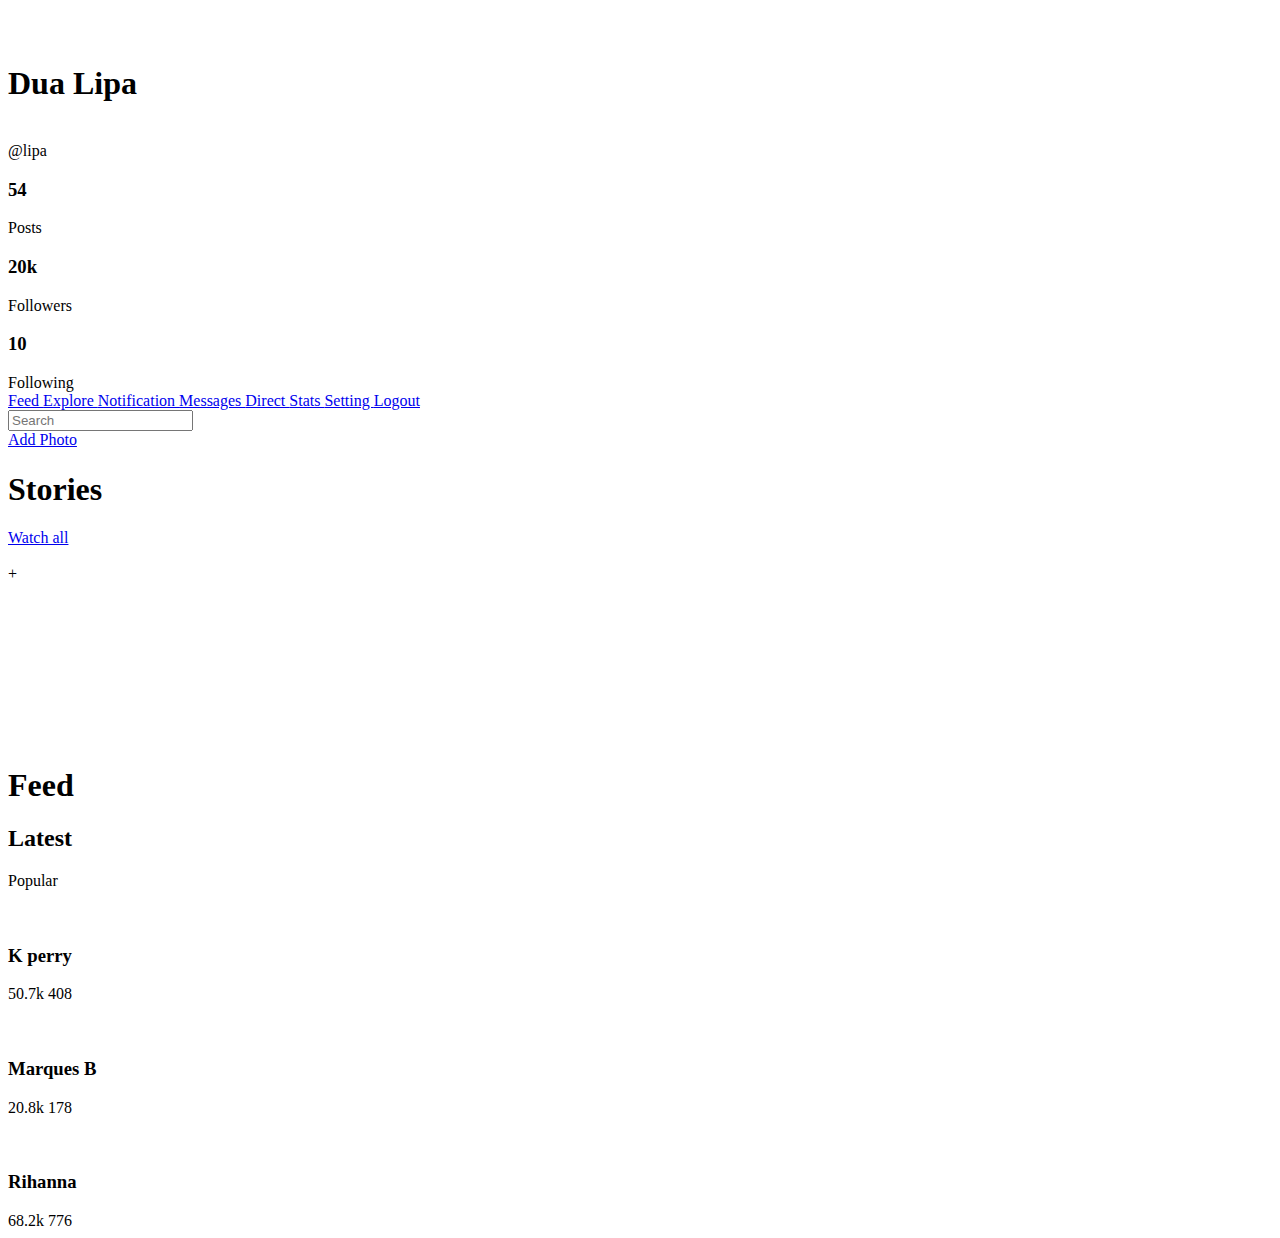
==== index.html @ b9f6c634 "Update and rename index.html.html to index.html" ====
<!DOCTYPE html>
<html lang="en">
<head>
    <meta charset="UTF-8">
    <meta http-equiv="X-UA-Compatible" content="IE=edge">
    <meta name="viewport" content="width=device-width, initial-scale=1.0">
    <title>Instagram Redesign Desktop</title>
    <!--link to CSS-->
    <link rel="stylesheet" href="styles.css">
    <!--Remix icons-->
    <link href="https://cdn.jsdelivr.net/npm/remixicon@2.5.0/fonts/remixicon.css" rel="stylesheet">

</head>
<body>
    <!--Sidebar-->
    <div class="sidebar">
        <a href="#" class="logo">
            <img src="img/logo.png" alt="">
        </a>
        <!--Profile image-->
        <div class="profile">
            <div class="profile-img">
                <img src="img/profile.jpg" alt="">
            </div>
            <div class="name">
                <h1>Dua Lipa</h1>
                <img src="img/verify.png" alt="">
            </div>
            <span>@lipa</span>
        </div>
        <!--About-->
        <div class="about">
            <!--Box 1-->
            <div class="box">
                <h3>54</h3>
                <span>Posts</span>
            </div>
            <!--Box 2-->
            <div class="box">
                <h3>20k</h3>
                <span>Followers</span>
            </div>
            <!--Box 3-->
            <div class="box">
                <h3>10</h3>
                <span>Following</span>
            </div>
        </div>
        <!--menu-->
        <div class="menu">
            <a href="#" class="active">
                <span class="icon">
                    <i class="ri-function-line"></i>
                </span>
                Feed
            </a>
            <a href="#">
                <span class="icon">
                    <i class="ri-search-line"></i>
                </span>
                Explore
            </a>
            <a href="#">
                <span class="icon">
                    <i class="ri-notification-4-line"></i>
                </span>
                Notification
            </a>
            <a href="#">
                <span class="icon">
                    <i class="ri-mail-unread-fill"></i>
                </span>
                Messages
            </a>
            <a href="#">
                <span class="icon">
                    <i class="ri-send-plane-fill"></i>
                </span>
                Direct
            </a>
            <a href="#">
                <span class="icon">
                    <i class="ri-bar-chart-2-fill"></i>
                </span>
                Stats
            </a>
            <a href="#">
                <span class="icon">
                    <i class="ri-settings-5-line"></i>
                </span>
                Setting
            </a>
            <a href="#">
                <span class="icon">
                    <i class="ri-logout-box-r-line"></i>
                </span>
                Logout
            </a>
        </div>
    </div>
    <!--Main Home-->
    <div class="main-home">
        <!--header-->
        <div class="header">
            <!--Search-->
            <div class="search">
                <i class="ri-search-line"></i>
                <input type="text" placeholder="Search">
            </div>
            <!--Content-->
            <div class="header-content">
                <i class="ri-notification-4-fill"></i>
                <i class="ri-mail-unread-fill"></i>
                <!--Button-->
                <a href="#" class="btn">
                    <i class="ri-add-circle-fill"></i>
                    <div class="btn-text">Add Photo</div>
                </a>
            </div>
        </div>
        <!--Stories-->
        <div class="stories-title">
            <h1>Stories</h1>
            <a href="#" class="btn">
                <i class="ri-play-circle-line"></i>
                <div class="text">Watch all</div>
            </a>
        </div>
        <!--Stories Content-->
        <div class="stories">
            <!--stories 1-->
            <div class="stories-img color">
                <img src="img/profile.jpg" alt="">
                <div class="add">+</div>
            </div>
            <!--stories 2-->
            <div class="stories-img ">
                <img src="img/profile2.jpg" alt="">
            </div>
            <!--stories 3-->
            <div class="stories-img ">
                <img src="img/profile3.jpg" alt="">
            </div>
            <!--stories 4-->
            <div class="stories-img ">
                <img src="img/profile4.jpg" alt="">
            </div>
            <!--stories 5-->
            <div class="stories-img ">
                <img src="img/profile5.jpg" alt="">
            </div>
            <!--stories 6-->
            <div class="stories-img ">
                <img src="img/profile6.jpg" alt="">
            </div>
            <!--stories 7-->
            <div class="stories-img ">
                <img src="img/profile7.jpg" alt="">
            </div>
           <!--stories 8-->
            <div class="stories-img ">
                <img src="img/profile8.jpg" alt="">
            </div>
            <!--stories 9-->
            <div class="stories-img ">
                <img src="img/profile9.jpg" alt="">
            </div>
            <!--stories 10-->
            <div class="stories-img ">
                <img src="img/profile10.jpg" alt="">
            </div>
        </div>
        <!--Main Posts-->
        <div class="feed">
            <h1>Feed</h1>
            <div class="feed-text">
                <h2>Latest</h2>
                <span>Popular</span>
            </div>
        </div>
        <!--Posts-->
        <div class="main-posts">
            <!--Box 1-->
            <div class="post-box">
                <img src="img/post1.jpg" alt="">

                <div class="post-info">
                    <div class="post-profile">
                        <div class="post-img">
                            <img src="img/profile10.jpg" alt="">
                        </div>
                        <h3>K perry</h3>
                    </div>
                    <div class="likes">
                        <i class="ri-heart-line"></i>
                        <span>50.7k</span>
                        <i class="ri-chat-3-line"></i>
                        <span>408</span>
                    </div>
                </div>
            </div>

  <!--Box 2-->
  <div class="post-box">
    <img src="img/post2.jpg" alt="">

    <div class="post-info">
        <div class="post-profile">
            <div class="post-img">
                <img src="img/profile9.jpg" alt="">
            </div>
            <h3>Marques B</h3>
        </div>
        <div class="likes">
            <i class="ri-heart-line"></i>
            <span>20.8k</span>
            <i class="ri-chat-3-line"></i>
            <span>178</span>
        </div>
    </div>
</div>
  <!--Box 3-->
  <div class="post-box">
    <img src="img/post3.jpg" alt="">

    <div class="post-info">
        <div class="post-profile">
            <div class="post-img">
                <img src="img/profile5.jpg" alt="">
            </div>
            <h3>Rihanna</h3>
        </div>
        <div class="likes">
            <i class="ri-heart-line"></i>
            <span>68.2k</span>
            <i class="ri-chat-3-line"></i>
            <span>776</span>
        </div>
    </div>
</div>
        </div>

    </div>
</body>
</html>
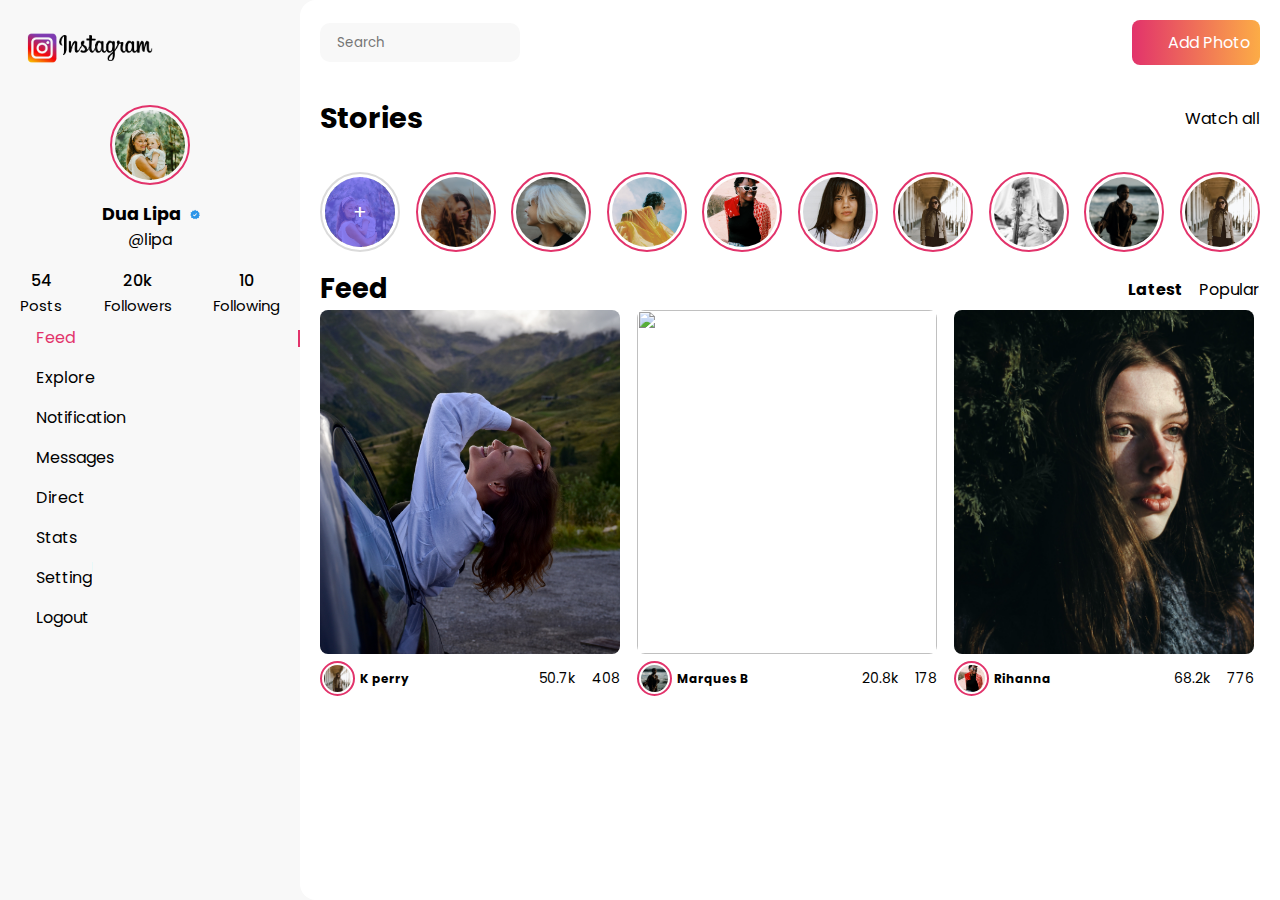
==== commit 9ae8b2d3: "first commit" ====
--- a/index.html
+++ b/index.html
@@ -1,245 +1,245 @@
-<!DOCTYPE html>
-<html lang="en">
-<head>
-    <meta charset="UTF-8">
-    <meta http-equiv="X-UA-Compatible" content="IE=edge">
-    <meta name="viewport" content="width=device-width, initial-scale=1.0">
-    <title>Instagram Redesign Desktop</title>
-    <!--link to CSS-->
-    <link rel="stylesheet" href="styles.css">
-    <!--Remix icons-->
-    <link href="https://cdn.jsdelivr.net/npm/remixicon@2.5.0/fonts/remixicon.css" rel="stylesheet">
-
-</head>
-<body>
-    <!--Sidebar-->
-    <div class="sidebar">
-        <a href="#" class="logo">
-            <img src="img/logo.png" alt="">
-        </a>
-        <!--Profile image-->
-        <div class="profile">
-            <div class="profile-img">
-                <img src="img/profile.jpg" alt="">
-            </div>
-            <div class="name">
-                <h1>Dua Lipa</h1>
-                <img src="img/verify.png" alt="">
-            </div>
-            <span>@lipa</span>
-        </div>
-        <!--About-->
-        <div class="about">
-            <!--Box 1-->
-            <div class="box">
-                <h3>54</h3>
-                <span>Posts</span>
-            </div>
-            <!--Box 2-->
-            <div class="box">
-                <h3>20k</h3>
-                <span>Followers</span>
-            </div>
-            <!--Box 3-->
-            <div class="box">
-                <h3>10</h3>
-                <span>Following</span>
-            </div>
-        </div>
-        <!--menu-->
-        <div class="menu">
-            <a href="#" class="active">
-                <span class="icon">
-                    <i class="ri-function-line"></i>
-                </span>
-                Feed
-            </a>
-            <a href="#">
-                <span class="icon">
-                    <i class="ri-search-line"></i>
-                </span>
-                Explore
-            </a>
-            <a href="#">
-                <span class="icon">
-                    <i class="ri-notification-4-line"></i>
-                </span>
-                Notification
-            </a>
-            <a href="#">
-                <span class="icon">
-                    <i class="ri-mail-unread-fill"></i>
-                </span>
-                Messages
-            </a>
-            <a href="#">
-                <span class="icon">
-                    <i class="ri-send-plane-fill"></i>
-                </span>
-                Direct
-            </a>
-            <a href="#">
-                <span class="icon">
-                    <i class="ri-bar-chart-2-fill"></i>
-                </span>
-                Stats
-            </a>
-            <a href="#">
-                <span class="icon">
-                    <i class="ri-settings-5-line"></i>
-                </span>
-                Setting
-            </a>
-            <a href="#">
-                <span class="icon">
-                    <i class="ri-logout-box-r-line"></i>
-                </span>
-                Logout
-            </a>
-        </div>
-    </div>
-    <!--Main Home-->
-    <div class="main-home">
-        <!--header-->
-        <div class="header">
-            <!--Search-->
-            <div class="search">
-                <i class="ri-search-line"></i>
-                <input type="text" placeholder="Search">
-            </div>
-            <!--Content-->
-            <div class="header-content">
-                <i class="ri-notification-4-fill"></i>
-                <i class="ri-mail-unread-fill"></i>
-                <!--Button-->
-                <a href="#" class="btn">
-                    <i class="ri-add-circle-fill"></i>
-                    <div class="btn-text">Add Photo</div>
-                </a>
-            </div>
-        </div>
-        <!--Stories-->
-        <div class="stories-title">
-            <h1>Stories</h1>
-            <a href="#" class="btn">
-                <i class="ri-play-circle-line"></i>
-                <div class="text">Watch all</div>
-            </a>
-        </div>
-        <!--Stories Content-->
-        <div class="stories">
-            <!--stories 1-->
-            <div class="stories-img color">
-                <img src="img/profile.jpg" alt="">
-                <div class="add">+</div>
-            </div>
-            <!--stories 2-->
-            <div class="stories-img ">
-                <img src="img/profile2.jpg" alt="">
-            </div>
-            <!--stories 3-->
-            <div class="stories-img ">
-                <img src="img/profile3.jpg" alt="">
-            </div>
-            <!--stories 4-->
-            <div class="stories-img ">
-                <img src="img/profile4.jpg" alt="">
-            </div>
-            <!--stories 5-->
-            <div class="stories-img ">
-                <img src="img/profile5.jpg" alt="">
-            </div>
-            <!--stories 6-->
-            <div class="stories-img ">
-                <img src="img/profile6.jpg" alt="">
-            </div>
-            <!--stories 7-->
-            <div class="stories-img ">
-                <img src="img/profile7.jpg" alt="">
-            </div>
-           <!--stories 8-->
-            <div class="stories-img ">
-                <img src="img/profile8.jpg" alt="">
-            </div>
-            <!--stories 9-->
-            <div class="stories-img ">
-                <img src="img/profile9.jpg" alt="">
-            </div>
-            <!--stories 10-->
-            <div class="stories-img ">
-                <img src="img/profile10.jpg" alt="">
-            </div>
-        </div>
-        <!--Main Posts-->
-        <div class="feed">
-            <h1>Feed</h1>
-            <div class="feed-text">
-                <h2>Latest</h2>
-                <span>Popular</span>
-            </div>
-        </div>
-        <!--Posts-->
-        <div class="main-posts">
-            <!--Box 1-->
-            <div class="post-box">
-                <img src="img/post1.jpg" alt="">
-
-                <div class="post-info">
-                    <div class="post-profile">
-                        <div class="post-img">
-                            <img src="img/profile10.jpg" alt="">
-                        </div>
-                        <h3>K perry</h3>
-                    </div>
-                    <div class="likes">
-                        <i class="ri-heart-line"></i>
-                        <span>50.7k</span>
-                        <i class="ri-chat-3-line"></i>
-                        <span>408</span>
-                    </div>
-                </div>
-            </div>
-
-  <!--Box 2-->
-  <div class="post-box">
-    <img src="img/post2.jpg" alt="">
-
-    <div class="post-info">
-        <div class="post-profile">
-            <div class="post-img">
-                <img src="img/profile9.jpg" alt="">
-            </div>
-            <h3>Marques B</h3>
-        </div>
-        <div class="likes">
-            <i class="ri-heart-line"></i>
-            <span>20.8k</span>
-            <i class="ri-chat-3-line"></i>
-            <span>178</span>
-        </div>
-    </div>
-</div>
-  <!--Box 3-->
-  <div class="post-box">
-    <img src="img/post3.jpg" alt="">
-
-    <div class="post-info">
-        <div class="post-profile">
-            <div class="post-img">
-                <img src="img/profile5.jpg" alt="">
-            </div>
-            <h3>Rihanna</h3>
-        </div>
-        <div class="likes">
-            <i class="ri-heart-line"></i>
-            <span>68.2k</span>
-            <i class="ri-chat-3-line"></i>
-            <span>776</span>
-        </div>
-    </div>
-</div>
-        </div>
-
-    </div>
-</body>
-</html>
+<!DOCTYPE html>
+<html lang="en">
+<head>
+    <meta charset="UTF-8">
+    <meta http-equiv="X-UA-Compatible" content="IE=edge">
+    <meta name="viewport" content="width=device-width, initial-scale=1.0">
+    <title>Instagram Redesign Desktop</title>
+    <!--link to CSS-->
+    <link rel="stylesheet" href="styles.css">
+    <!--Remix icons-->
+    <link href="https://cdn.jsdelivr.net/npm/remixicon@2.5.0/fonts/remixicon.css" rel="stylesheet">
+
+</head>
+<body>
+    <!--Sidebar-->
+    <div class="sidebar">
+        <a href="#" class="logo">
+            <img src="img/logo.png" alt="">
+        </a>
+        <!--Profile image-->
+        <div class="profile">
+            <div class="profile-img">
+                <img src="img/profile.jpg" alt="">
+            </div>
+            <div class="name">
+                <h1>Dua Lipa</h1>
+                <img src="img/verify.png" alt="">
+            </div>
+            <span>@lipa</span>
+        </div>
+        <!--About-->
+        <div class="about">
+            <!--Box 1-->
+            <div class="box">
+                <h3>54</h3>
+                <span>Posts</span>
+            </div>
+            <!--Box 2-->
+            <div class="box">
+                <h3>20k</h3>
+                <span>Followers</span>
+            </div>
+            <!--Box 3-->
+            <div class="box">
+                <h3>10</h3>
+                <span>Following</span>
+            </div>
+        </div>
+        <!--menu-->
+        <div class="menu">
+            <a href="#" class="active">
+                <span class="icon">
+                    <i class="ri-function-line"></i>
+                </span>
+                Feed
+            </a>
+            <a href="#">
+                <span class="icon">
+                    <i class="ri-search-line"></i>
+                </span>
+                Explore
+            </a>
+            <a href="#">
+                <span class="icon">
+                    <i class="ri-notification-4-line"></i>
+                </span>
+                Notification
+            </a>
+            <a href="#">
+                <span class="icon">
+                    <i class="ri-mail-unread-fill"></i>
+                </span>
+                Messages
+            </a>
+            <a href="#">
+                <span class="icon">
+                    <i class="ri-send-plane-fill"></i>
+                </span>
+                Direct
+            </a>
+            <a href="#">
+                <span class="icon">
+                    <i class="ri-bar-chart-2-fill"></i>
+                </span>
+                Stats
+            </a>
+            <a href="#">
+                <span class="icon">
+                    <i class="ri-settings-5-line"></i>
+                </span>
+                Setting
+            </a>
+            <a href="#">
+                <span class="icon">
+                    <i class="ri-logout-box-r-line"></i>
+                </span>
+                Logout
+            </a>
+        </div>
+    </div>
+    <!--Main Home-->
+    <div class="main-home">
+        <!--header-->
+        <div class="header">
+            <!--Search-->
+            <div class="search">
+                <i class="ri-search-line"></i>
+                <input type="text" placeholder="Search">
+            </div>
+            <!--Content-->
+            <div class="header-content">
+                <i class="ri-notification-4-fill"></i>
+                <i class="ri-mail-unread-fill"></i>
+                <!--Button-->
+                <a href="#" class="btn">
+                    <i class="ri-add-circle-fill"></i>
+                    <div class="btn-text">Add Photo</div>
+                </a>
+            </div>
+        </div>
+        <!--Stories-->
+        <div class="stories-title">
+            <h1>Stories</h1>
+            <a href="#" class="btn">
+                <i class="ri-play-circle-line"></i>
+                <div class="text">Watch all</div>
+            </a>
+        </div>
+        <!--Stories Content-->
+        <div class="stories">
+            <!--stories 1-->
+            <div class="stories-img color">
+                <img src="img/profile.jpg" alt="">
+                <div class="add">+</div>
+            </div>
+            <!--stories 2-->
+            <div class="stories-img ">
+                <img src="img/profile2.jpg" alt="">
+            </div>
+            <!--stories 3-->
+            <div class="stories-img ">
+                <img src="img/profile3.jpg" alt="">
+            </div>
+            <!--stories 4-->
+            <div class="stories-img ">
+                <img src="img/profile4.jpg" alt="">
+            </div>
+            <!--stories 5-->
+            <div class="stories-img ">
+                <img src="img/profile5.jpg" alt="">
+            </div>
+            <!--stories 6-->
+            <div class="stories-img ">
+                <img src="img/profile6.jpg" alt="">
+            </div>
+            <!--stories 7-->
+            <div class="stories-img ">
+                <img src="img/profile7.jpg" alt="">
+            </div>
+           <!--stories 8-->
+            <div class="stories-img ">
+                <img src="img/profile8.jpg" alt="">
+            </div>
+            <!--stories 9-->
+            <div class="stories-img ">
+                <img src="img/profile9.jpg" alt="">
+            </div>
+            <!--stories 10-->
+            <div class="stories-img ">
+                <img src="img/profile10.jpg" alt="">
+            </div>
+        </div>
+        <!--Main Posts-->
+        <div class="feed">
+            <h1>Feed</h1>
+            <div class="feed-text">
+                <h2>Latest</h2>
+                <span>Popular</span>
+            </div>
+        </div>
+        <!--Posts-->
+        <div class="main-posts">
+            <!--Box 1-->
+            <div class="post-box">
+                <img src="img/post1.jpg" alt="">
+
+                <div class="post-info">
+                    <div class="post-profile">
+                        <div class="post-img">
+                            <img src="img/profile10.jpg" alt="">
+                        </div>
+                        <h3>K perry</h3>
+                    </div>
+                    <div class="likes">
+                        <i class="ri-heart-line"></i>
+                        <span>50.7k</span>
+                        <i class="ri-chat-3-line"></i>
+                        <span>408</span>
+                    </div>
+                </div>
+            </div>
+
+  <!--Box 2-->
+  <div class="post-box">
+    <img src="img/post2.jpg" alt="">
+
+    <div class="post-info">
+        <div class="post-profile">
+            <div class="post-img">
+                <img src="img/profile9.jpg" alt="">
+            </div>
+            <h3>Marques B</h3>
+        </div>
+        <div class="likes">
+            <i class="ri-heart-line"></i>
+            <span>20.8k</span>
+            <i class="ri-chat-3-line"></i>
+            <span>178</span>
+        </div>
+    </div>
+</div>
+  <!--Box 3-->
+  <div class="post-box">
+    <img src="img/post3.jpg" alt="">
+
+    <div class="post-info">
+        <div class="post-profile">
+            <div class="post-img">
+                <img src="img/profile5.jpg" alt="">
+            </div>
+            <h3>Rihanna</h3>
+        </div>
+        <div class="likes">
+            <i class="ri-heart-line"></i>
+            <span>68.2k</span>
+            <i class="ri-chat-3-line"></i>
+            <span>776</span>
+        </div>
+    </div>
+</div>
+        </div>
+
+    </div>
+</body>
+</html>--- a/styles.css
+++ b/styles.css
@@ -0,0 +1,304 @@
+/*google fonts*/
+@import url('https://fonts.googleapis.com/css2?family=Poppins:ital,wght@1,200;1,300;1,400;1,500;1,600;1,700;1,800;1,900&display=swap');
+* {
+    font-family: "Poppins", sans-serif;
+    margin: 0;
+    padding: 0;
+    box-sizing: border-box;
+    list-style: none;
+    text-decoration: none;
+
+}
+body{
+    background: #f8f8f8;
+
+}
+:root{
+    --gradient: linear-gradient(to right, #e2336b, #fcac46);
+}
+.sidebar{
+    position: fixed;
+    width: 300px;
+    height: 100vh;
+    background: #f8f8f8;
+    padding: 20px;
+    
+}
+.main-home{
+    position: absolute;
+    width: calc(100% - 300px);
+    min-height: 100vh;
+    top: 0;
+    left: 300px;
+    background: #fff;
+    border-radius: 1rem 0 0 1rem;
+    z-index: 1000;
+}
+.logo img{
+    width: 140px;
+}
+.profile{
+    display: flex;
+    flex-direction: column;
+    align-items: center;
+    justify-content: center;
+    margin-top: 1.4rem;
+}
+.profile-img{
+    display: flex;
+    align-items: center;
+    justify-content: center;
+    width: 80px;
+    height: 80px;
+    border-radius: 50%;
+    border: 2px solid #e2336b;
+}
+.profile-img img{
+    width: 70px;
+    height: 70px;
+    object-fit: cover;
+    border-radius: 50%;
+    object-position: center;
+}
+.name{
+    display: flex;
+    align-items: center;
+    margin: 1rem 0 0 0.4rem;
+}
+.name h1{
+    font-size: 1.1rem;
+}
+.name img{
+    margin-left: 4px;
+    width: 20px;
+    object-fit: contain;
+}
+.profile-img span{
+    font-size: 0.938rem;
+    font-weight: 400;
+}
+.about{
+    display: flex;
+    justify-content: space-between;
+    margin-top: 1rem;
+
+}
+.box{
+    text-align: center;
+}
+.box h3{
+    font-size: 1rem;
+    font-weight: 500;
+
+}
+.box span{
+    font-size: 0.938rem;
+    font-weight: 400;
+}
+.menu a{
+    width: 100%;
+    font-size: 1rem;
+    color: #000;
+    display: flex;
+    align-items: center;
+    line-height: 40px;
+}
+.menu a:hover,
+.menu .active{
+    color: #e2336b;
+}
+.menu .icon{
+    margin-right: 1rem;
+    font-size: 20px;
+}
+.menu a:hover::before,
+.menu .active::before{
+    content: '';
+    position: absolute;
+    right: 0;
+    width: 2px;
+    height: 17px;
+    background: #e2336b;
+}
+/* Main Home*/
+.main-home {
+    padding: 20px;
+    overflow: hidden;
+}
+.header{
+    display: flex;
+    align-items: center;
+    justify-content: space-between;
+}
+.search{
+    display: flex;
+    align-items: center;
+    background: #f8f8f8;
+    width: 200px;
+    height: 2.4rem;
+    padding: 10px;
+    border-radius: 10px;
+}
+.search input{
+    border: none;
+    outline: none;
+    background: transparent;
+    margin-left: 7px;
+}
+.search o{
+    font-size: 20px;
+}
+.header-content{
+    display: flex;
+    align-items: center;
+}
+.header-content i{
+    color: #000;
+    font-size: 20px;
+    margin-left: 1rem;
+}
+.header-content .btn{
+    display: flex;
+    align-items: center;
+    padding: 10px;
+    border-radius: 8px;
+    background: var(--gradient);
+    margin-left: 1rem;
+}
+.header-content .btn i {
+    color: hsla(0, 0%, 100%, 0.6);
+    margin-right: 10px;
+}
+.btn-text{
+    color: #fff;
+}
+.stories-title{
+    display: flex;
+    justify-content: space-between;
+    margin-top: 2rem;
+}
+.stories-title h1{
+    font-size: 1.8rem;
+}
+.stories-title .btn{
+    display: flex;
+    align-items: center;
+    color: #000;
+}
+.stories-title .btn i {
+    font-size: 24px;
+    margin-right: 10px;
+}
+.stories{
+    display: flex;
+    align-items: center;
+    justify-content: space-between;
+    margin-top: 2rem;
+}
+.stories-img{
+    display: flex;
+    align-items: center;
+    justify-content: center;
+    width: 80px;
+    height: 80px;
+    border-radius: 50%;
+    border: 2px solid #e2336b;
+}
+.stories-img img{
+    width: 70px;
+    height: 70px;
+    object-fit: cover;
+    border-radius: 50%;
+    object-position: center;
+}
+.stories-img.color{
+    border: 2px solid #dbdbdb;
+}
+.stories-img .add{
+    position: absolute;
+    display: flex;
+    align-items: center;
+    justify-content: center;
+    font-size: 20px;
+    width: 70px;
+    height: 70px;
+    border-radius: 50%;
+    color: #fff;
+    background: hsla(246, 100%, 67%, 0.7);
+}
+.feed{
+    display: flex;
+    align-items: center;
+    justify-content: space-between;
+    margin-top: 1rem;
+}
+.feed h1 {
+    font-size: 1.7rem;
+}
+.feed-text {
+    display: flex;
+    align-items: center;
+}
+.feed-text h2{
+    font-size: 1rem;
+    margin-right: 1rem;
+}
+.main-posts{
+    display: grid;
+    grid-template-columns: repeat(auto-fit, minmax(300px, auto));
+    gap: 11px;
+}
+.post-box{
+    width: 300px;
+}
+.post-box img{
+    width: 100%;
+    height: 344px;
+    object-fit: cover;
+    border-radius: 0.5rem;
+}
+.post-info {
+    display: flex;
+    align-items: center;
+    justify-content: space-between;
+}
+.post-img{
+    display: flex;
+    align-items: center;
+    justify-content: center;
+    width: 35px;
+    height: 35px;
+    border: 2px solid #e2336b;
+    border-radius: 50%;
+}
+.post-img img {
+    width: 27px;
+    height: 27px;
+    object-fit: cover;
+    border-radius: 50%;
+    object-position: center;
+}
+.post-profile {
+    display: flex;
+    align-items: center;
+}
+.post-profile h3 {
+    font-size: 12px;
+    font-weight: 600px;
+    margin-left: 5px;
+}
+.likes{
+    display: flex;
+    align-items: center;
+}
+.likes i{
+    font-size: 20px;
+    margin-left: 10px;
+}
+.likes span{
+    font-size: 14px;
+    margin-left: 7px;
+}
+
+
+
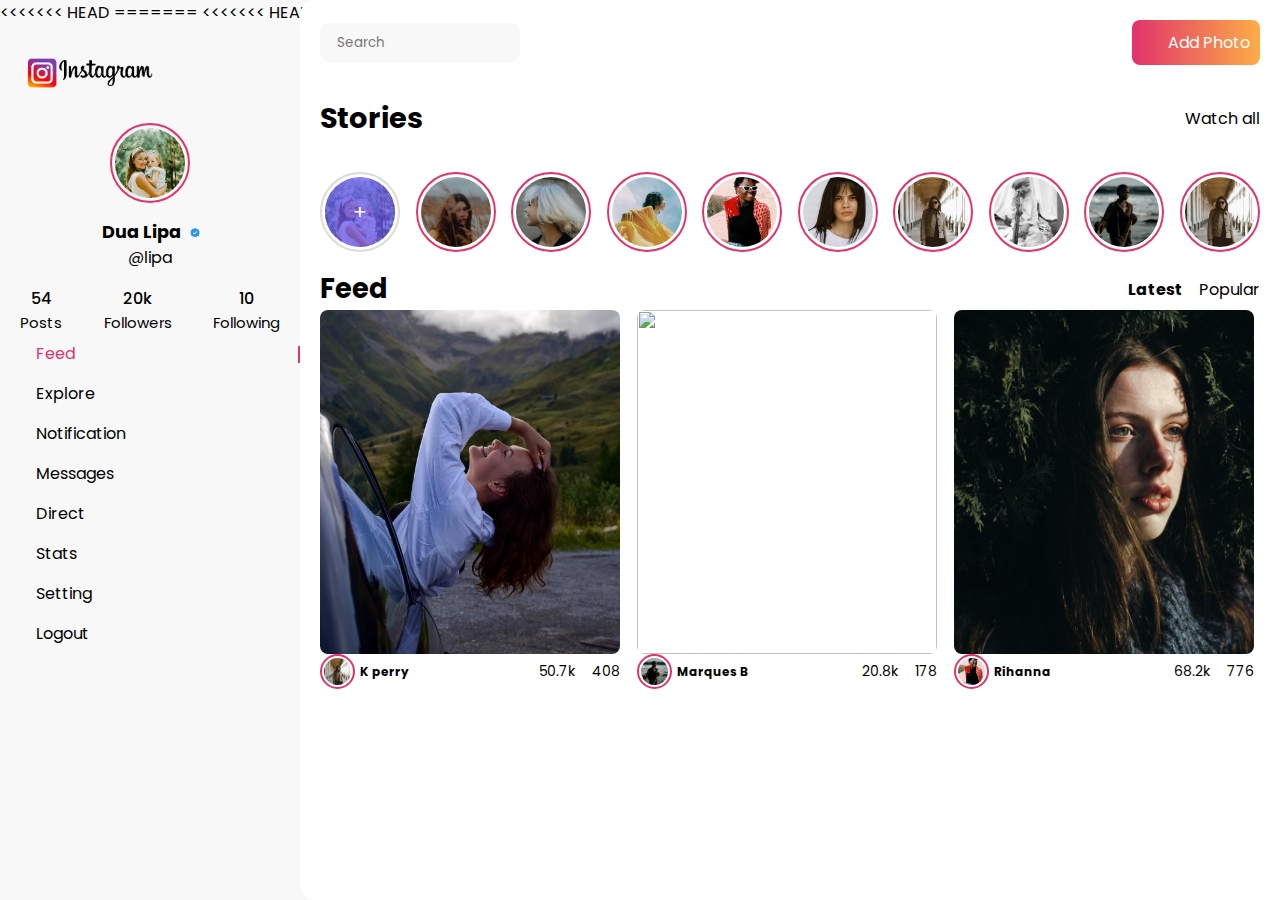
==== commit 4bcf2054: "done" ====
--- a/index.html
+++ b/index.html
@@ -1,5 +1,253 @@
+<<<<<<< HEAD
+<!DOCTYPE html>
+<html lang="en">
+<head>
+    <meta charset="UTF-8">
+    <meta http-equiv="X-UA-Compatible" content="IE=edge">
+    <meta name="viewport" content="width=device-width, initial-scale=1.0">
+    <title>Instagram Redesign Desktop</title>
+    <!--link to CSS-->
+    <link rel="stylesheet" href="styles.css">
+    <!--Remix icons-->
+    <link href="https://cdn.jsdelivr.net/npm/remixicon@2.5.0/fonts/remixicon.css" rel="stylesheet">
+
+</head>
+<body>
+    <!--Sidebar-->
+    <div class="sidebar">
+        <a href="#" class="logo">
+            <img src="img/logo.png" alt="">
+        </a>
+        <!--Profile image-->
+        <div class="profile">
+            <div class="profile-img">
+                <img src="img/profile.jpg" alt="">
+            </div>
+            <div class="name">
+                <h1>Dua Lipa</h1>
+                <img src="img/verify.png" alt="">
+            </div>
+            <span>@lipa</span>
+        </div>
+        <!--About-->
+        <div class="about">
+            <!--Box 1-->
+            <div class="box">
+                <h3>54</h3>
+                <span>Posts</span>
+            </div>
+            <!--Box 2-->
+            <div class="box">
+                <h3>20k</h3>
+                <span>Followers</span>
+            </div>
+            <!--Box 3-->
+            <div class="box">
+                <h3>10</h3>
+                <span>Following</span>
+            </div>
+        </div>
+        <!--menu-->
+        <div class="menu">
+            <a href="#" class="active">
+                <span class="icon">
+                    <i class="ri-function-line"></i>
+                </span>
+                Feed
+            </a>
+            <a href="#">
+                <span class="icon">
+                    <i class="ri-search-line"></i>
+                </span>
+                Explore
+            </a>
+            <a href="#">
+                <span class="icon">
+                    <i class="ri-notification-4-line"></i>
+                </span>
+                Notification
+            </a>
+            <a href="#">
+                <span class="icon">
+                    <i class="ri-mail-unread-fill"></i>
+                </span>
+                Messages
+            </a>
+            <a href="#">
+                <span class="icon">
+                    <i class="ri-send-plane-fill"></i>
+                </span>
+                Direct
+            </a>
+            <a href="#">
+                <span class="icon">
+                    <i class="ri-bar-chart-2-fill"></i>
+                </span>
+                Stats
+            </a>
+            <a href="#">
+                <span class="icon">
+                    <i class="ri-settings-5-line"></i>
+                </span>
+                Setting
+            </a>
+            <a href="#">
+                <span class="icon">
+                    <i class="ri-logout-box-r-line"></i>
+                </span>
+                Logout
+            </a>
+        </div>
+    </div>
+    <!--Main Home-->
+    <div class="main-home">
+        <!--header-->
+        <div class="header">
+            <!--Search-->
+            <div class="search">
+                <i class="ri-search-line"></i>
+                <input type="text" placeholder="Search">
+            </div>
+            <!--Content-->
+            <div class="header-content">
+                <i class="ri-notification-4-fill"></i>
+                <i class="ri-mail-unread-fill"></i>
+                <!--Button-->
+                <a href="#" class="btn">
+                    <i class="ri-add-circle-fill"></i>
+                    <div class="btn-text">Add Photo</div>
+                </a>
+            </div>
+        </div>
+        <!--Stories-->
+        <div class="stories-title">
+            <h1>Stories</h1>
+            <a href="#" class="btn">
+                <i class="ri-play-circle-line"></i>
+                <div class="text">Watch all</div>
+            </a>
+        </div>
+        <!--Stories Content-->
+        <div class="stories">
+            <!--stories 1-->
+            <div class="stories-img color">
+                <img src="img/profile.jpg" alt="">
+                <div class="add">+</div>
+            </div>
+            <!--stories 2-->
+            <div class="stories-img ">
+                <img src="img/profile2.jpg" alt="">
+            </div>
+            <!--stories 3-->
+            <div class="stories-img ">
+                <img src="img/profile3.jpg" alt="">
+            </div>
+            <!--stories 4-->
+            <div class="stories-img ">
+                <img src="img/profile4.jpg" alt="">
+            </div>
+            <!--stories 5-->
+            <div class="stories-img ">
+                <img src="img/profile5.jpg" alt="">
+            </div>
+            <!--stories 6-->
+            <div class="stories-img ">
+                <img src="img/profile6.jpg" alt="">
+            </div>
+            <!--stories 7-->
+            <div class="stories-img ">
+                <img src="img/profile7.jpg" alt="">
+            </div>
+           <!--stories 8-->
+            <div class="stories-img ">
+                <img src="img/profile8.jpg" alt="">
+            </div>
+            <!--stories 9-->
+            <div class="stories-img ">
+                <img src="img/profile9.jpg" alt="">
+            </div>
+            <!--stories 10-->
+            <div class="stories-img ">
+                <img src="img/profile10.jpg" alt="">
+            </div>
+        </div>
+        <!--Main Posts-->
+        <div class="feed">
+            <h1>Feed</h1>
+            <div class="feed-text">
+                <h2>Latest</h2>
+                <span>Popular</span>
+            </div>
+        </div>
+        <!--Posts-->
+        <div class="main-posts">
+            <!--Box 1-->
+            <div class="post-box">
+                <img src="img/post1.jpg" alt="">
+
+                <div class="post-info">
+                    <div class="post-profile">
+                        <div class="post-img">
+                            <img src="img/profile10.jpg" alt="">
+                        </div>
+                        <h3>K perry</h3>
+                    </div>
+                    <div class="likes">
+                        <i class="ri-heart-line"></i>
+                        <span>50.7k</span>
+                        <i class="ri-chat-3-line"></i>
+                        <span>408</span>
+                    </div>
+                </div>
+            </div>
+
+  <!--Box 2-->
+  <div class="post-box">
+    <img src="img/post2.jpg" alt="">
+
+    <div class="post-info">
+        <div class="post-profile">
+            <div class="post-img">
+                <img src="img/profile9.jpg" alt="">
+            </div>
+            <h3>Marques B</h3>
+        </div>
+        <div class="likes">
+            <i class="ri-heart-line"></i>
+            <span>20.8k</span>
+            <i class="ri-chat-3-line"></i>
+            <span>178</span>
+        </div>
+    </div>
+</div>
+  <!--Box 3-->
+  <div class="post-box">
+    <img src="img/post3.jpg" alt="">
+
+    <div class="post-info">
+        <div class="post-profile">
+            <div class="post-img">
+                <img src="img/profile5.jpg" alt="">
+            </div>
+            <h3>Rihanna</h3>
+        </div>
+        <div class="likes">
+            <i class="ri-heart-line"></i>
+            <span>68.2k</span>
+            <i class="ri-chat-3-line"></i>
+            <span>776</span>
+        </div>
+    </div>
+</div>
+        </div>
+
+    </div>
+</body>
+</html>
+=======
 <!DOCTYPE html>
 <html lang="en">
+
 <head>
     <meta charset="UTF-8">
     <meta http-equiv="X-UA-Compatible" content="IE=edge">
@@ -11,6 +259,7 @@
     <link href="https://cdn.jsdelivr.net/npm/remixicon@2.5.0/fonts/remixicon.css" rel="stylesheet">
 
 </head>
+
 <body>
     <!--Sidebar-->
     <div class="sidebar">
@@ -157,7 +406,7 @@
             <div class="stories-img ">
                 <img src="img/profile7.jpg" alt="">
             </div>
-           <!--stories 8-->
+            <!--stories 8-->
             <div class="stories-img ">
                 <img src="img/profile8.jpg" alt="">
             </div>
@@ -200,46 +449,52 @@
                 </div>
             </div>
 
-  <!--Box 2-->
-  <div class="post-box">
-    <img src="img/post2.jpg" alt="">
-
-    <div class="post-info">
-        <div class="post-profile">
-            <div class="post-img">
-                <img src="img/profile9.jpg" alt="">
-            </div>
-            <h3>Marques B</h3>
-        </div>
-        <div class="likes">
-            <i class="ri-heart-line"></i>
-            <span>20.8k</span>
-            <i class="ri-chat-3-line"></i>
-            <span>178</span>
-        </div>
-    </div>
-</div>
-  <!--Box 3-->
-  <div class="post-box">
-    <img src="img/post3.jpg" alt="">
-
-    <div class="post-info">
-        <div class="post-profile">
-            <div class="post-img">
-                <img src="img/profile5.jpg" alt="">
-            </div>
-            <h3>Rihanna</h3>
-        </div>
-        <div class="likes">
-            <i class="ri-heart-line"></i>
-            <span>68.2k</span>
-            <i class="ri-chat-3-line"></i>
-            <span>776</span>
-        </div>
-    </div>
-</div>
+            <!--Box 2-->
+            <div class="post-box">
+                <img src="img/post2.jpg" alt="">
+
+                <div class="post-info">
+                    <div class="post-profile">
+                        <div class="post-img">
+                            <img src="img/profile9.jpg" alt="">
+                        </div>
+                        <h3>Marques B</h3>
+                    </div>
+                    <div class="likes">
+                        <i class="ri-heart-line"></i>
+                        <span>20.8k</span>
+                        <i class="ri-chat-3-line"></i>
+                        <span>178</span>
+                    </div>
+                </div>
+            </div>
+            <!--Box 3-->
+            <div class="post-box">
+                <img src="img/post3.jpg" alt="">
+
+                <div class="post-info">
+                    <div class="post-profile">
+                        <div class="post-img">
+                            <img src="img/profile5.jpg" alt="">
+                        </div>
+                        <h3>Rihanna</h3>
+                    </div>
+                    <div class="likes">
+                        <i class="ri-heart-line"></i>
+                        <span>68.2k</span>
+                        <i class="ri-chat-3-line"></i>
+                        <span>776</span>
+                    </div>
+                </div>
+            </div>
         </div>
 
     </div>
 </body>
-</html>+<<<<<<< HEAD
+</html>
+>>>>>>> 9ae8b2d (first commit)
+=======
+
+</html>
+>>>>>>> ed4bef3 (done)
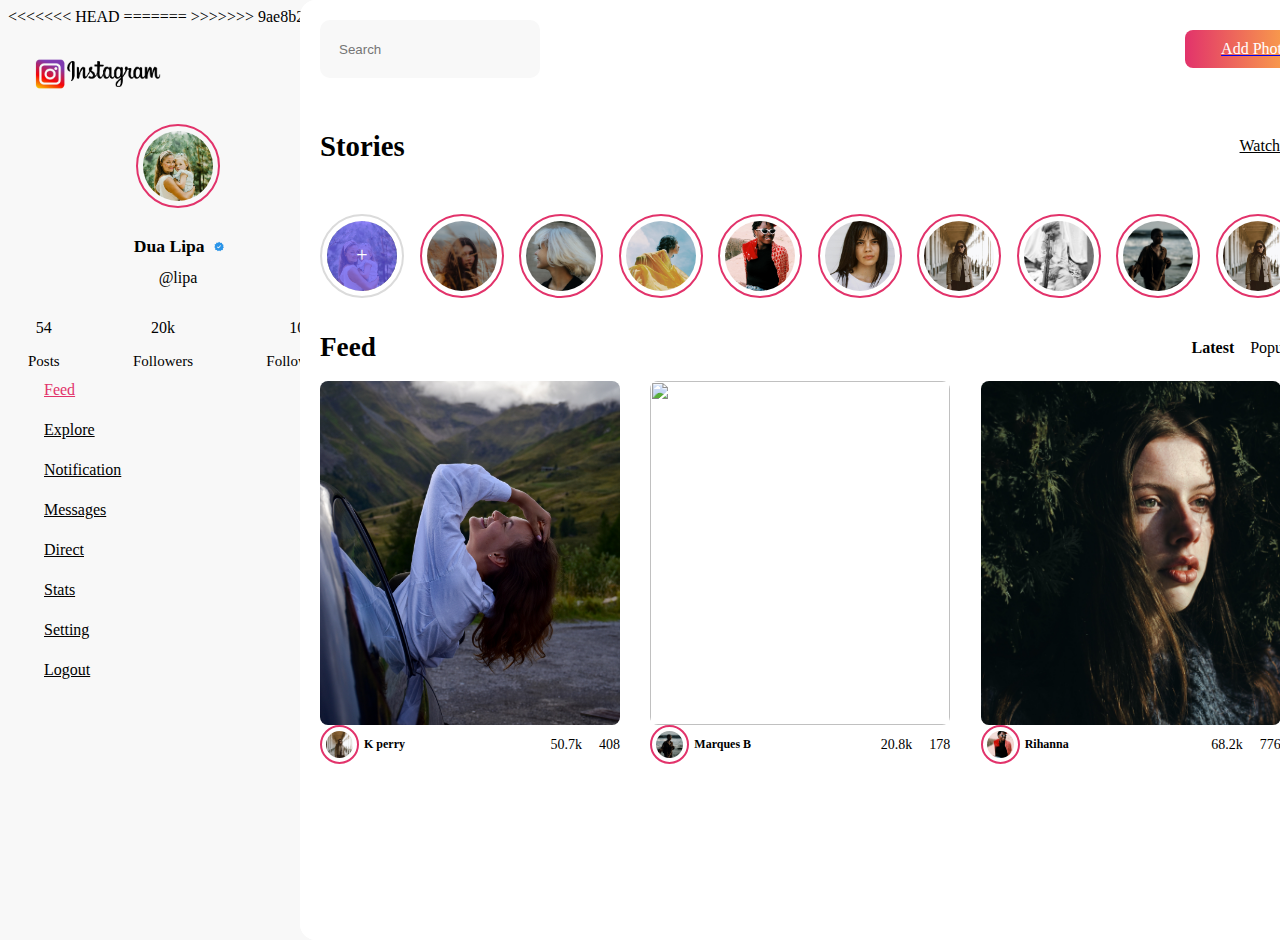
==== commit f6d6035f: "commit" ====
--- a/index.html
+++ b/index.html
@@ -247,7 +247,6 @@
 =======
 <!DOCTYPE html>
 <html lang="en">
-
 <head>
     <meta charset="UTF-8">
     <meta http-equiv="X-UA-Compatible" content="IE=edge">
@@ -259,7 +258,6 @@
     <link href="https://cdn.jsdelivr.net/npm/remixicon@2.5.0/fonts/remixicon.css" rel="stylesheet">
 
 </head>
-
 <body>
     <!--Sidebar-->
     <div class="sidebar">
@@ -406,7 +404,7 @@
             <div class="stories-img ">
                 <img src="img/profile7.jpg" alt="">
             </div>
-            <!--stories 8-->
+           <!--stories 8-->
             <div class="stories-img ">
                 <img src="img/profile8.jpg" alt="">
             </div>
@@ -449,52 +447,47 @@
                 </div>
             </div>
 
-            <!--Box 2-->
-            <div class="post-box">
-                <img src="img/post2.jpg" alt="">
-
-                <div class="post-info">
-                    <div class="post-profile">
-                        <div class="post-img">
-                            <img src="img/profile9.jpg" alt="">
-                        </div>
-                        <h3>Marques B</h3>
-                    </div>
-                    <div class="likes">
-                        <i class="ri-heart-line"></i>
-                        <span>20.8k</span>
-                        <i class="ri-chat-3-line"></i>
-                        <span>178</span>
-                    </div>
-                </div>
-            </div>
-            <!--Box 3-->
-            <div class="post-box">
-                <img src="img/post3.jpg" alt="">
-
-                <div class="post-info">
-                    <div class="post-profile">
-                        <div class="post-img">
-                            <img src="img/profile5.jpg" alt="">
-                        </div>
-                        <h3>Rihanna</h3>
-                    </div>
-                    <div class="likes">
-                        <i class="ri-heart-line"></i>
-                        <span>68.2k</span>
-                        <i class="ri-chat-3-line"></i>
-                        <span>776</span>
-                    </div>
-                </div>
-            </div>
+  <!--Box 2-->
+  <div class="post-box">
+    <img src="img/post2.jpg" alt="">
+
+    <div class="post-info">
+        <div class="post-profile">
+            <div class="post-img">
+                <img src="img/profile9.jpg" alt="">
+            </div>
+            <h3>Marques B</h3>
+        </div>
+        <div class="likes">
+            <i class="ri-heart-line"></i>
+            <span>20.8k</span>
+            <i class="ri-chat-3-line"></i>
+            <span>178</span>
+        </div>
+    </div>
+</div>
+  <!--Box 3-->
+  <div class="post-box">
+    <img src="img/post3.jpg" alt="">
+
+    <div class="post-info">
+        <div class="post-profile">
+            <div class="post-img">
+                <img src="img/profile5.jpg" alt="">
+            </div>
+            <h3>Rihanna</h3>
+        </div>
+        <div class="likes">
+            <i class="ri-heart-line"></i>
+            <span>68.2k</span>
+            <i class="ri-chat-3-line"></i>
+            <span>776</span>
+        </div>
+    </div>
+</div>
         </div>
 
     </div>
 </body>
-<<<<<<< HEAD
 </html>
 >>>>>>> 9ae8b2d (first commit)
-=======
-
-</html>
->>>>>>> ed4bef3 (done)
--- a/styles.css
+++ b/styles.css
@@ -1,3 +1,309 @@
+<<<<<<< HEAD
+/*google fonts*/
+@import url('https://fonts.googleapis.com/css2?family=Poppins:ital,wght@1,200;1,300;1,400;1,500;1,600;1,700;1,800;1,900&display=swap');
+* {
+    font-family: "Poppins", sans-serif;
+    margin: 0;
+    padding: 0;
+    box-sizing: border-box;
+    list-style: none;
+    text-decoration: none;
+
+}
+body{
+    background: #f8f8f8;
+
+}
+:root{
+    --gradient: linear-gradient(to right, #e2336b, #fcac46);
+}
+.sidebar{
+    position: fixed;
+    width: 300px;
+    height: 100vh;
+    background: #f8f8f8;
+    padding: 20px;
+    
+}
+.main-home{
+    position: absolute;
+    width: calc(100% - 300px);
+    min-height: 100vh;
+    top: 0;
+    left: 300px;
+    background: #fff;
+    border-radius: 1rem 0 0 1rem;
+    z-index: 1000;
+}
+.logo img{
+    width: 140px;
+}
+.profile{
+    display: flex;
+    flex-direction: column;
+    align-items: center;
+    justify-content: center;
+    margin-top: 1.4rem;
+}
+.profile-img{
+    display: flex;
+    align-items: center;
+    justify-content: center;
+    width: 80px;
+    height: 80px;
+    border-radius: 50%;
+    border: 2px solid #e2336b;
+}
+.profile-img img{
+    width: 70px;
+    height: 70px;
+    object-fit: cover;
+    border-radius: 50%;
+    object-position: center;
+}
+.name{
+    display: flex;
+    align-items: center;
+    margin: 1rem 0 0 0.4rem;
+}
+.name h1{
+    font-size: 1.1rem;
+}
+.name img{
+    margin-left: 4px;
+    width: 20px;
+    object-fit: contain;
+}
+.profile-img span{
+    font-size: 0.938rem;
+    font-weight: 400;
+}
+.about{
+    display: flex;
+    justify-content: space-between;
+    margin-top: 1rem;
+
+}
+.box{
+    text-align: center;
+}
+.box h3{
+    font-size: 1rem;
+    font-weight: 500;
+
+}
+.box span{
+    font-size: 0.938rem;
+    font-weight: 400;
+}
+.menu a{
+    width: 100%;
+    font-size: 1rem;
+    color: #000;
+    display: flex;
+    align-items: center;
+    line-height: 40px;
+}
+.menu a:hover,
+.menu .active{
+    color: #e2336b;
+}
+.menu .icon{
+    margin-right: 1rem;
+    font-size: 20px;
+}
+.menu a:hover::before,
+.menu .active::before{
+    content: '';
+    position: absolute;
+    right: 0;
+    width: 2px;
+    height: 17px;
+    background: #e2336b;
+}
+/* Main Home*/
+.main-home {
+    padding: 20px;
+    overflow: hidden;
+}
+.header{
+    display: flex;
+    align-items: center;
+    justify-content: space-between;
+}
+.search{
+    display: flex;
+    align-items: center;
+    background: #f8f8f8;
+    width: 200px;
+    height: 2.4rem;
+    padding: 10px;
+    border-radius: 10px;
+}
+.search input{
+    border: none;
+    outline: none;
+    background: transparent;
+    margin-left: 7px;
+}
+.search o{
+    font-size: 20px;
+}
+.header-content{
+    display: flex;
+    align-items: center;
+}
+.header-content i{
+    color: #000;
+    font-size: 20px;
+    margin-left: 1rem;
+}
+.header-content .btn{
+    display: flex;
+    align-items: center;
+    padding: 10px;
+    border-radius: 8px;
+    background: var(--gradient);
+    margin-left: 1rem;
+}
+.header-content .btn i {
+    color: hsla(0, 0%, 100%, 0.6);
+    margin-right: 10px;
+}
+.btn-text{
+    color: #fff;
+}
+.stories-title{
+    display: flex;
+    justify-content: space-between;
+    margin-top: 2rem;
+}
+.stories-title h1{
+    font-size: 1.8rem;
+}
+.stories-title .btn{
+    display: flex;
+    align-items: center;
+    color: #000;
+}
+.stories-title .btn i {
+    font-size: 24px;
+    margin-right: 10px;
+}
+.stories{
+    display: flex;
+    align-items: center;
+    justify-content: space-between;
+    margin-top: 2rem;
+}
+.stories-img{
+    display: flex;
+    align-items: center;
+    justify-content: center;
+    width: 80px;
+    height: 80px;
+    border-radius: 50%;
+    border: 2px solid #e2336b;
+}
+.stories-img img{
+    width: 70px;
+    height: 70px;
+    object-fit: cover;
+    border-radius: 50%;
+    object-position: center;
+}
+.stories-img.color{
+    border: 2px solid #dbdbdb;
+}
+.stories-img .add{
+    position: absolute;
+    display: flex;
+    align-items: center;
+    justify-content: center;
+    font-size: 20px;
+    width: 70px;
+    height: 70px;
+    border-radius: 50%;
+    color: #fff;
+    background: hsla(246, 100%, 67%, 0.7);
+}
+.feed{
+    display: flex;
+    align-items: center;
+    justify-content: space-between;
+    margin-top: 1rem;
+}
+.feed h1 {
+    font-size: 1.7rem;
+}
+.feed-text {
+    display: flex;
+    align-items: center;
+}
+.feed-text h2{
+    font-size: 1rem;
+    margin-right: 1rem;
+}
+.main-posts{
+    display: grid;
+    grid-template-columns: repeat(auto-fit, minmax(300px, auto));
+    gap: 11px;
+}
+.post-box{
+    width: 300px;
+}
+.post-box img{
+    width: 100%;
+    height: 344px;
+    object-fit: cover;
+    border-radius: 0.5rem;
+}
+.post-info {
+    display: flex;
+    align-items: center;
+    justify-content: space-between;
+}
+.post-img{
+    display: flex;
+    align-items: center;
+    justify-content: center;
+    width: 35px;
+    height: 35px;
+    border: 2px solid #e2336b;
+    border-radius: 50%;
+}
+.post-img img {
+    width: 27px;
+    height: 27px;
+    object-fit: cover;
+    border-radius: 50%;
+    object-position: center;
+}
+.post-profile {
+    display: flex;
+    align-items: center;
+}
+.post-profile h3 {
+    font-size: 12px;
+    font-weight: 600px;
+    margin-left: 5px;
+}
+.likes{
+    display: flex;
+    align-items: center;
+}
+.likes i{
+    font-size: 20px;
+    margin-left: 10px;
+}
+.likes span{
+    font-size: 14px;
+    margin-left: 7px;
+}
+
+
+
+=======
 /*google fonts*/
 @import url('https://fonts.googleapis.com/css2?family=Poppins:ital,wght@1,200;1,300;1,400;1,500;1,600;1,700;1,800;1,900&display=swap');
 * {
@@ -302,3 +608,4 @@
 
 
 
+>>>>>>> 9ae8b2d (first commit)
--- a/styles.css
+++ b/styles.css
@@ -1,3 +1,309 @@
+<<<<<<< HEAD
+/*google fonts*/
+@import url('https://fonts.googleapis.com/css2?family=Poppins:ital,wght@1,200;1,300;1,400;1,500;1,600;1,700;1,800;1,900&display=swap');
+* {
+    font-family: "Poppins", sans-serif;
+    margin: 0;
+    padding: 0;
+    box-sizing: border-box;
+    list-style: none;
+    text-decoration: none;
+
+}
+body{
+    background: #f8f8f8;
+
+}
+:root{
+    --gradient: linear-gradient(to right, #e2336b, #fcac46);
+}
+.sidebar{
+    position: fixed;
+    width: 300px;
+    height: 100vh;
+    background: #f8f8f8;
+    padding: 20px;
+    
+}
+.main-home{
+    position: absolute;
+    width: calc(100% - 300px);
+    min-height: 100vh;
+    top: 0;
+    left: 300px;
+    background: #fff;
+    border-radius: 1rem 0 0 1rem;
+    z-index: 1000;
+}
+.logo img{
+    width: 140px;
+}
+.profile{
+    display: flex;
+    flex-direction: column;
+    align-items: center;
+    justify-content: center;
+    margin-top: 1.4rem;
+}
+.profile-img{
+    display: flex;
+    align-items: center;
+    justify-content: center;
+    width: 80px;
+    height: 80px;
+    border-radius: 50%;
+    border: 2px solid #e2336b;
+}
+.profile-img img{
+    width: 70px;
+    height: 70px;
+    object-fit: cover;
+    border-radius: 50%;
+    object-position: center;
+}
+.name{
+    display: flex;
+    align-items: center;
+    margin: 1rem 0 0 0.4rem;
+}
+.name h1{
+    font-size: 1.1rem;
+}
+.name img{
+    margin-left: 4px;
+    width: 20px;
+    object-fit: contain;
+}
+.profile-img span{
+    font-size: 0.938rem;
+    font-weight: 400;
+}
+.about{
+    display: flex;
+    justify-content: space-between;
+    margin-top: 1rem;
+
+}
+.box{
+    text-align: center;
+}
+.box h3{
+    font-size: 1rem;
+    font-weight: 500;
+
+}
+.box span{
+    font-size: 0.938rem;
+    font-weight: 400;
+}
+.menu a{
+    width: 100%;
+    font-size: 1rem;
+    color: #000;
+    display: flex;
+    align-items: center;
+    line-height: 40px;
+}
+.menu a:hover,
+.menu .active{
+    color: #e2336b;
+}
+.menu .icon{
+    margin-right: 1rem;
+    font-size: 20px;
+}
+.menu a:hover::before,
+.menu .active::before{
+    content: '';
+    position: absolute;
+    right: 0;
+    width: 2px;
+    height: 17px;
+    background: #e2336b;
+}
+/* Main Home*/
+.main-home {
+    padding: 20px;
+    overflow: hidden;
+}
+.header{
+    display: flex;
+    align-items: center;
+    justify-content: space-between;
+}
+.search{
+    display: flex;
+    align-items: center;
+    background: #f8f8f8;
+    width: 200px;
+    height: 2.4rem;
+    padding: 10px;
+    border-radius: 10px;
+}
+.search input{
+    border: none;
+    outline: none;
+    background: transparent;
+    margin-left: 7px;
+}
+.search o{
+    font-size: 20px;
+}
+.header-content{
+    display: flex;
+    align-items: center;
+}
+.header-content i{
+    color: #000;
+    font-size: 20px;
+    margin-left: 1rem;
+}
+.header-content .btn{
+    display: flex;
+    align-items: center;
+    padding: 10px;
+    border-radius: 8px;
+    background: var(--gradient);
+    margin-left: 1rem;
+}
+.header-content .btn i {
+    color: hsla(0, 0%, 100%, 0.6);
+    margin-right: 10px;
+}
+.btn-text{
+    color: #fff;
+}
+.stories-title{
+    display: flex;
+    justify-content: space-between;
+    margin-top: 2rem;
+}
+.stories-title h1{
+    font-size: 1.8rem;
+}
+.stories-title .btn{
+    display: flex;
+    align-items: center;
+    color: #000;
+}
+.stories-title .btn i {
+    font-size: 24px;
+    margin-right: 10px;
+}
+.stories{
+    display: flex;
+    align-items: center;
+    justify-content: space-between;
+    margin-top: 2rem;
+}
+.stories-img{
+    display: flex;
+    align-items: center;
+    justify-content: center;
+    width: 80px;
+    height: 80px;
+    border-radius: 50%;
+    border: 2px solid #e2336b;
+}
+.stories-img img{
+    width: 70px;
+    height: 70px;
+    object-fit: cover;
+    border-radius: 50%;
+    object-position: center;
+}
+.stories-img.color{
+    border: 2px solid #dbdbdb;
+}
+.stories-img .add{
+    position: absolute;
+    display: flex;
+    align-items: center;
+    justify-content: center;
+    font-size: 20px;
+    width: 70px;
+    height: 70px;
+    border-radius: 50%;
+    color: #fff;
+    background: hsla(246, 100%, 67%, 0.7);
+}
+.feed{
+    display: flex;
+    align-items: center;
+    justify-content: space-between;
+    margin-top: 1rem;
+}
+.feed h1 {
+    font-size: 1.7rem;
+}
+.feed-text {
+    display: flex;
+    align-items: center;
+}
+.feed-text h2{
+    font-size: 1rem;
+    margin-right: 1rem;
+}
+.main-posts{
+    display: grid;
+    grid-template-columns: repeat(auto-fit, minmax(300px, auto));
+    gap: 11px;
+}
+.post-box{
+    width: 300px;
+}
+.post-box img{
+    width: 100%;
+    height: 344px;
+    object-fit: cover;
+    border-radius: 0.5rem;
+}
+.post-info {
+    display: flex;
+    align-items: center;
+    justify-content: space-between;
+}
+.post-img{
+    display: flex;
+    align-items: center;
+    justify-content: center;
+    width: 35px;
+    height: 35px;
+    border: 2px solid #e2336b;
+    border-radius: 50%;
+}
+.post-img img {
+    width: 27px;
+    height: 27px;
+    object-fit: cover;
+    border-radius: 50%;
+    object-position: center;
+}
+.post-profile {
+    display: flex;
+    align-items: center;
+}
+.post-profile h3 {
+    font-size: 12px;
+    font-weight: 600px;
+    margin-left: 5px;
+}
+.likes{
+    display: flex;
+    align-items: center;
+}
+.likes i{
+    font-size: 20px;
+    margin-left: 10px;
+}
+.likes span{
+    font-size: 14px;
+    margin-left: 7px;
+}
+
+
+
+=======
 /*google fonts*/
 @import url('https://fonts.googleapis.com/css2?family=Poppins:ital,wght@1,200;1,300;1,400;1,500;1,600;1,700;1,800;1,900&display=swap');
 * {
@@ -302,3 +608,4 @@
 
 
 
+>>>>>>> 9ae8b2d (first commit)
